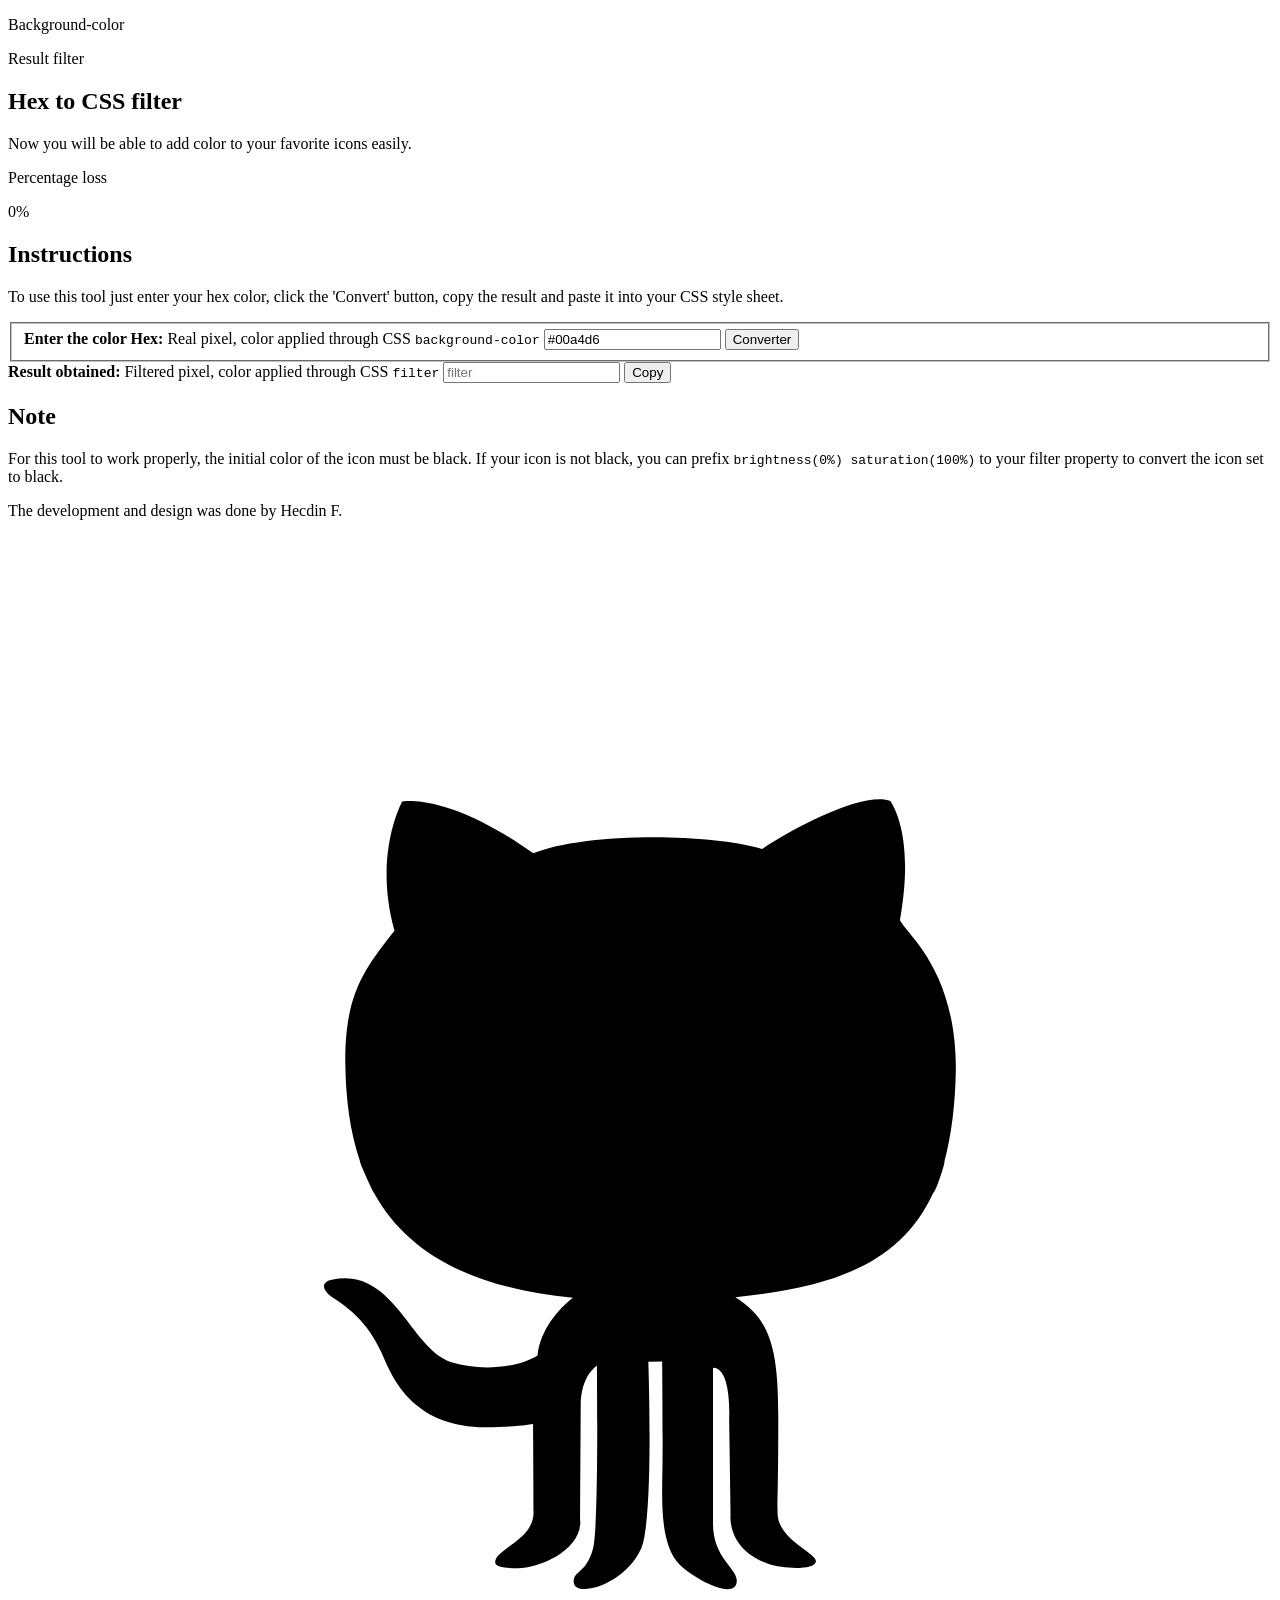
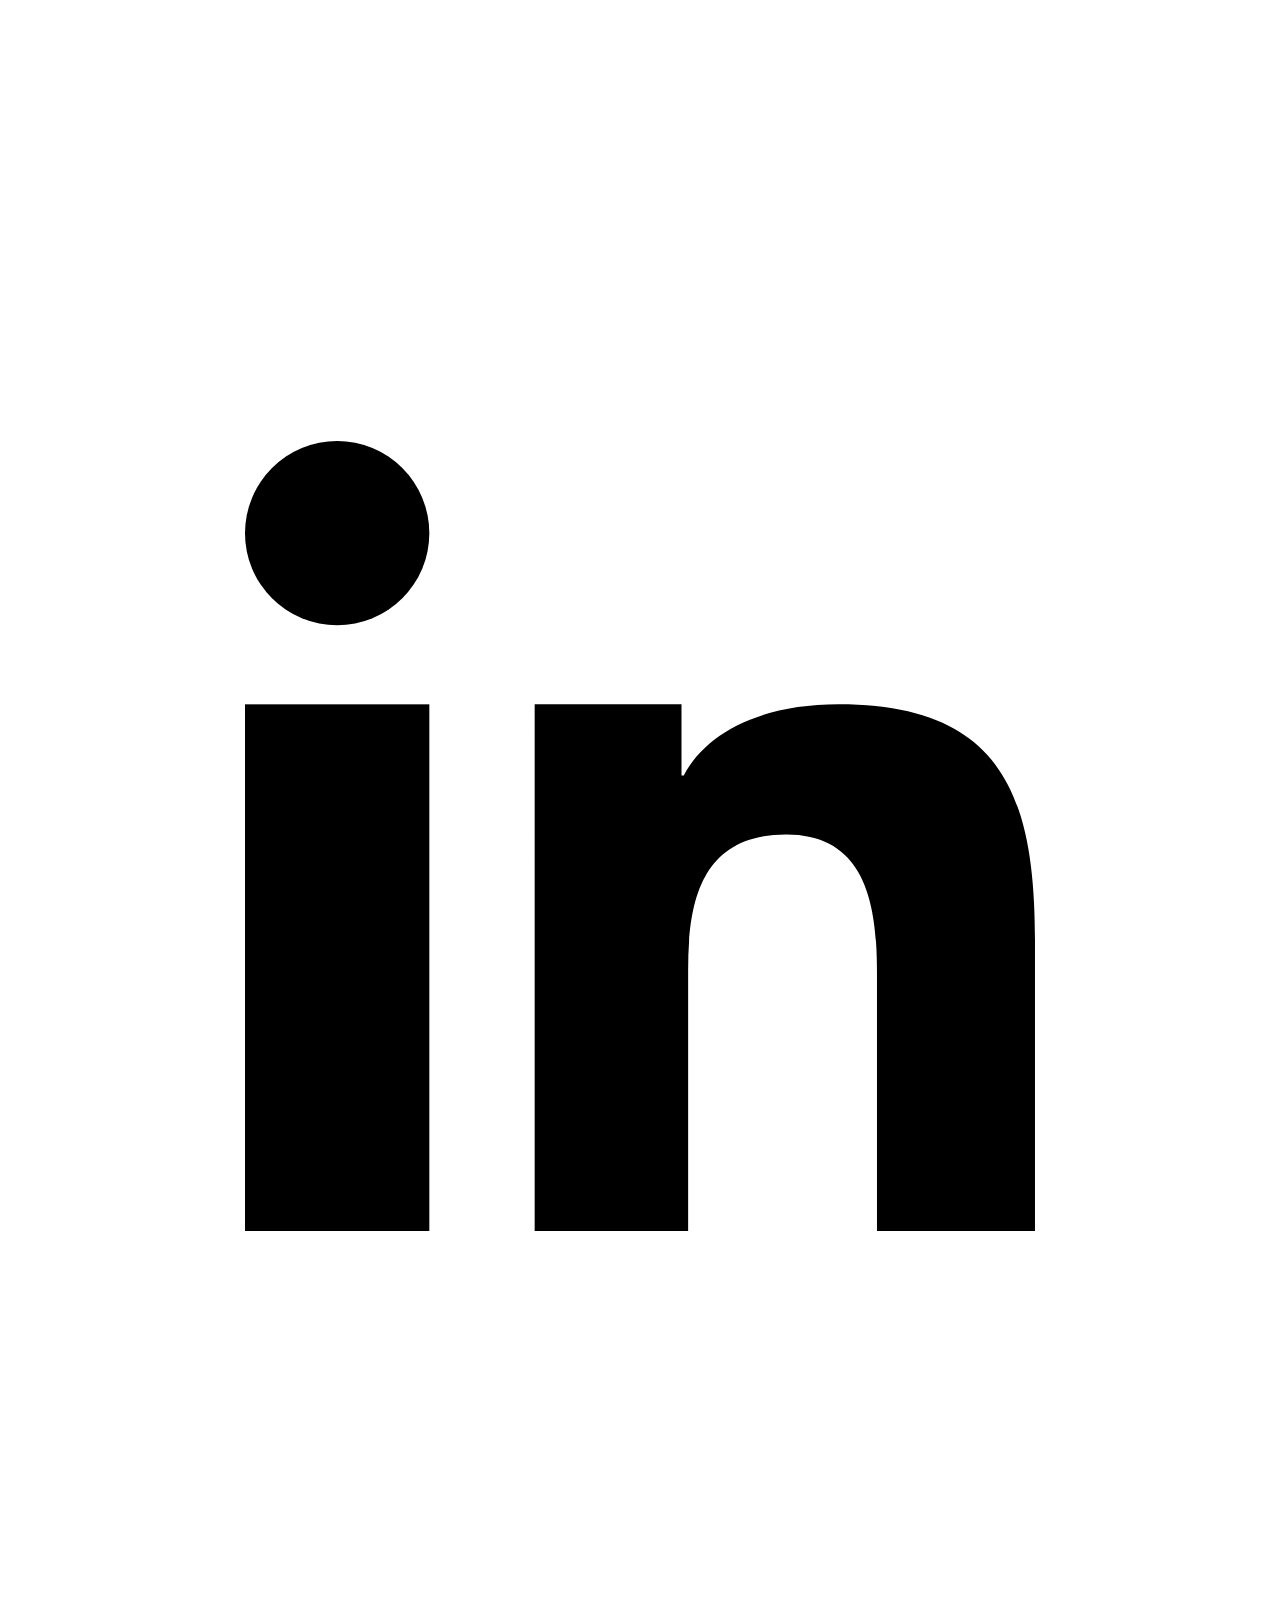
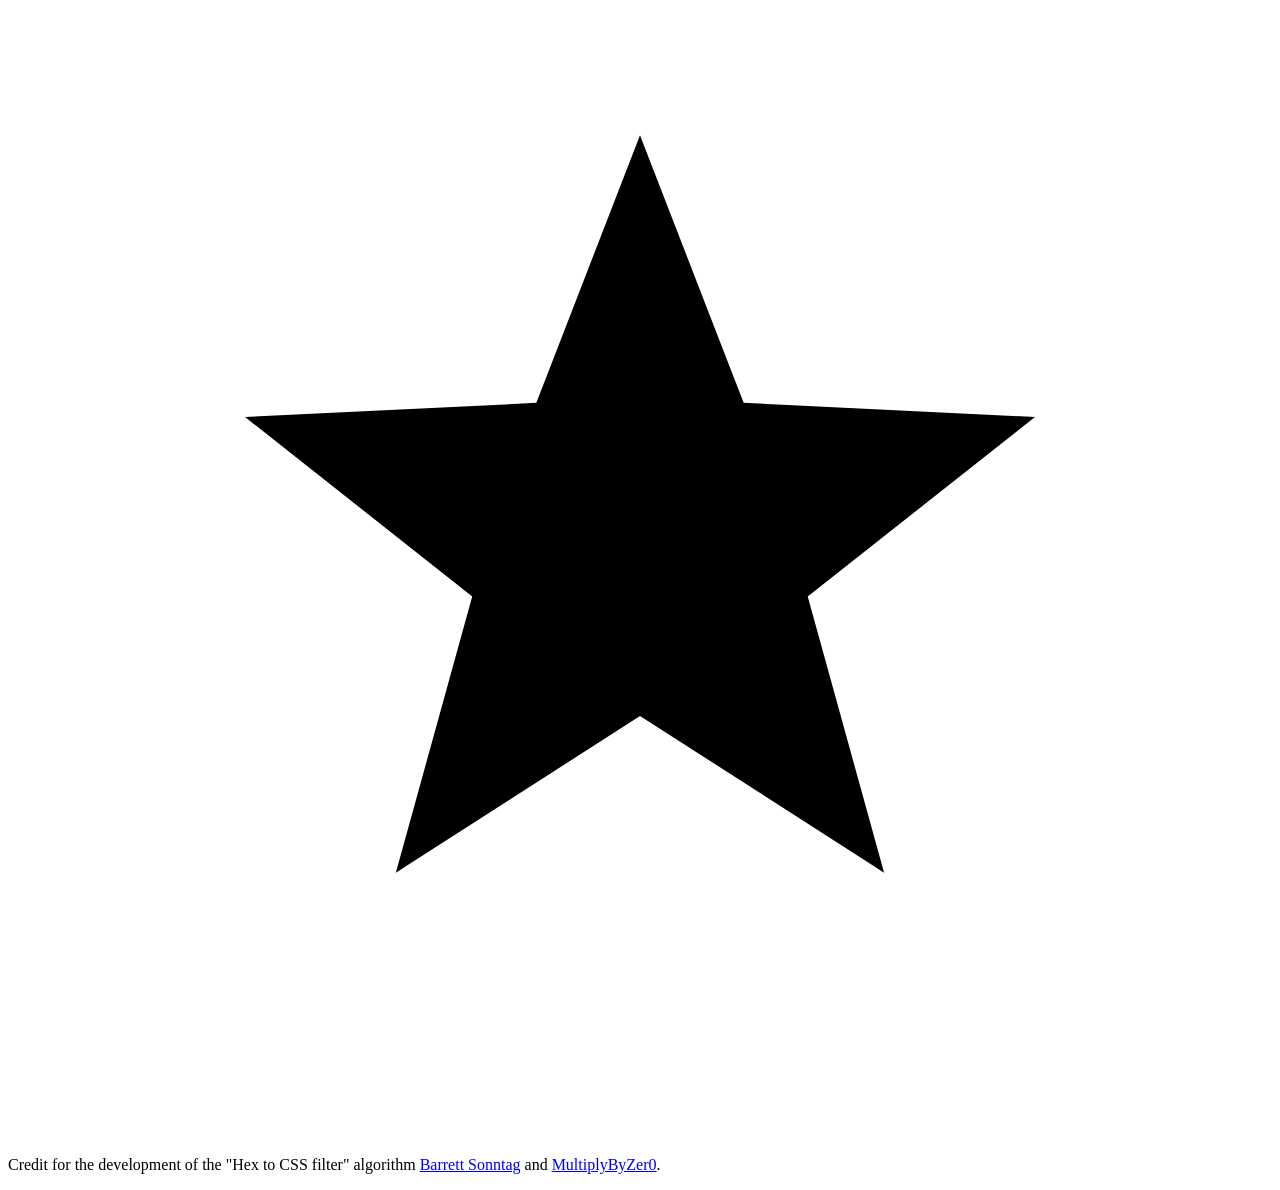
==== index.html @ 6e6562c0 "v0.0.2: Add index.html index.html" ====
<!DOCTYPE html>
<html lang="en">
<head>
	<link rel="stylesheet" href="STYLES/COMMON.css">
	<link rel="shortcut icon" href="favicon.png" type="image/x-icon">
	<link rel="icon" href="ASSETS/favicon.png" type="image/x-icon">
	<title>Hex to CSS Filter Generator</title>
	<meta charset="UTF-8">
	<meta name="viewport" content="width=device-width, initial-scale=1"/>
	<meta name="description" content="{{description}}">
	<meta name="keywords" content="Hex to CSS filter, Hex, CSS, Filter, Github, Hecdin">
	<meta name="author" content="Hecdin">
</head>
<body class="container-Body">
	<section class="container-LienzoColores">
		<div class="frame-LienzoColor">
			<span class="frame-LienzoColor__cuadro defaultPixel realPixel"></span>
			<p class="frame-LienzoColor__titulo-1">Background-color</p>
		</div>
		<div class="frame-LienzoColor">
			<span class="frame-LienzoColor__cuadro defaultPixel filterPixel"></span>
			<p class="frame-LienzoColor__titulo-2">Result filter</p>
		</div>
	</section>
	<main class="container-Main">
		<section class="container-AreaTrabajo">
			<header class="container-CabeceraPrincipal">
				<h1 class="container-CabeceraPrincipal__titulo">Hex to CSS filter</h1>
				<p class="container-CabeceraPrincipal__descripcion">Now you will be able to add color to your favorite icons easily.</p>
			</header>
			<div class="frame-ResultadoDetalles">
				<p class="frame-ResultadoDetalles__titulo">Percentage loss</p>
				<p class="frame-ResultadoDetalles__datos lossDetail">0%</p>
			</div>
			<h2 class="container-AreaTrabajo__titulo">Instructions</h2>		
			<p class="container-AreaTrabajo__descripcion">To use this tool just enter your hex color, click the 'Convert' button, copy the result and paste it into your CSS style sheet.</p>
			<div class="container-form">
				<fieldset class="form-Area">
					<label class="form-Area__titulo" for="target_hex"><b>Enter the color Hex:</b> Real pixel, color applied through CSS <code>background-color</code></label>
					<span class="form-Area__caja">
						<input class="form-Area__input target" id="target_hex" type="text" placeholder="target hex" value="#00a4d6" spellcheck="false" autocorrect="off" required />
						<button class="form-Area__boton execute">Converter</button>
					</span>
				</fieldset>
				<div class="form-Area">
					<label class="form-Area__titulo" for="text_Input"><b>Result obtained:</b> Filtered pixel, color applied through CSS <code>filter</code></label>
					<span class="form-Area__caja">
						<input class="form-Area__input" id="text_Input" type="text" placeholder="filter">
						<button class="form-Area__boton" onclick="copyText()">Copy</button>
					</span>
				</div>
			</div>
			<h2 class="container-AreaTrabajo__titulo">Note</h2>
			<p class="container-AreaTrabajo__descripcion">For this tool to work properly, the initial color of the icon must be black. If your icon is not black, you can prefix <code>brightness(0%) saturation(100%)</code> to your filter property to convert the icon set to black.</p>
		</section>
		<footer class="container-PiePrincipal">
			<nav class="nav-SocialPrincipal">
				<p class="text-Creditos__autor1">The development and design was done by Hecdin F. </p>
				<a class="btn-SocialPrincipal" href="https://github.com/nicolaQuien" target="_blank">
					<img class="btn-SocialPrincipal_imagen" src="ASSETS/icons-Social/github.svg" alt="Github">
				</a>
				<a class="btn-SocialPrincipal" href="https://ve.linkedin.com/in/hecdin-farias" target="_blank">
					<img class="btn-SocialPrincipal_imagen" src="ASSETS/icons-Social/linkedin.svg" alt="Linkedin">
				</a>
				<a class="btn-SocialPrincipal" href="#">
					<img class="btn-SocialPrincipal_imagen" src="ASSETS/icons-Social/website.svg" alt="Website">
				</a>
			</nav>
			<p class="text-Creditos__autor2">Credit for the development of the "Hex to CSS filter" algorithm
				<a href="https://github.com/barretts" target="_blank">Barrett Sonntag</a> 
				and
				<a href="https://stackoverflow.com/questions/42966641/how-to-transform-black-into-any-given-color-using-only-css-filters/43960991#43960991" target="_blank">MultiplyByZer0</a>.
			</p>
		</footer>
	</main>
	<script src="SCRIPTS/jquery-3.5.1.slim.min.js"></script>
	<script src="SCRIPTS/MAIN.js"></script>
</body>
</html>
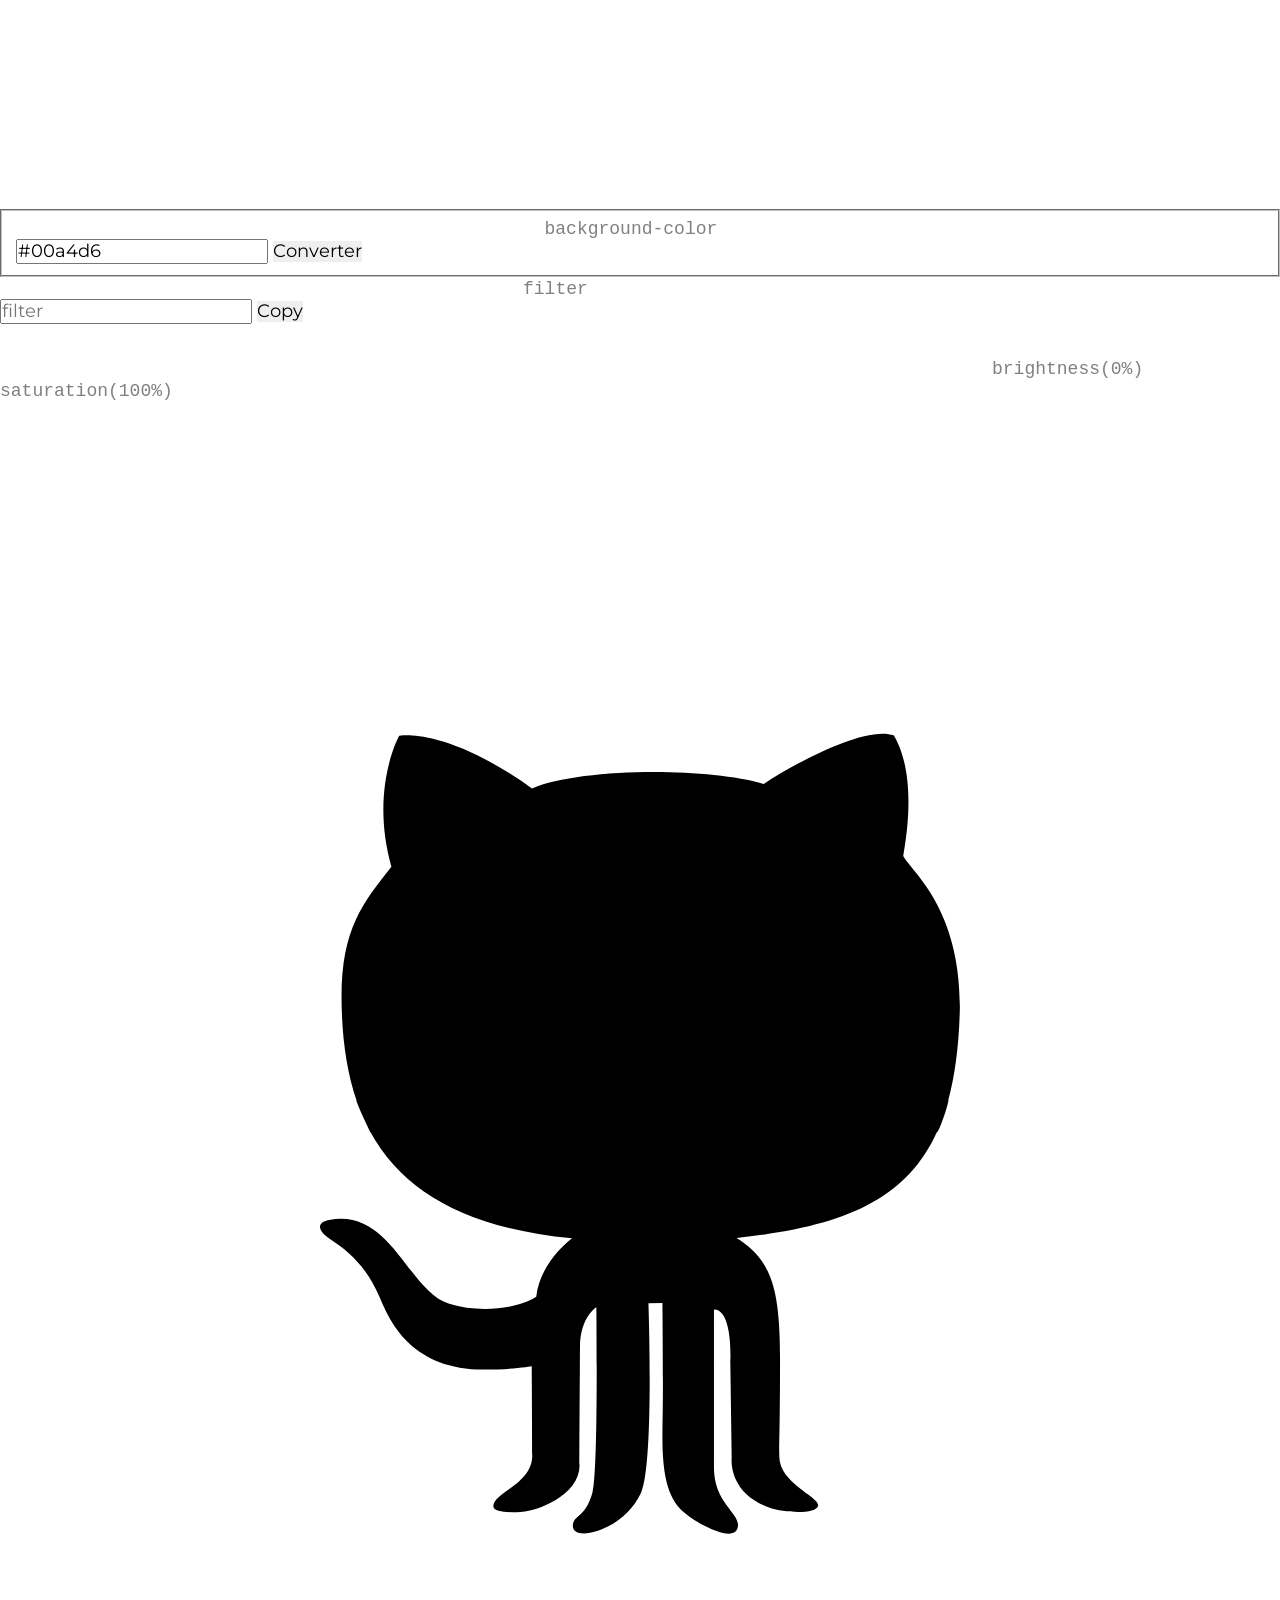
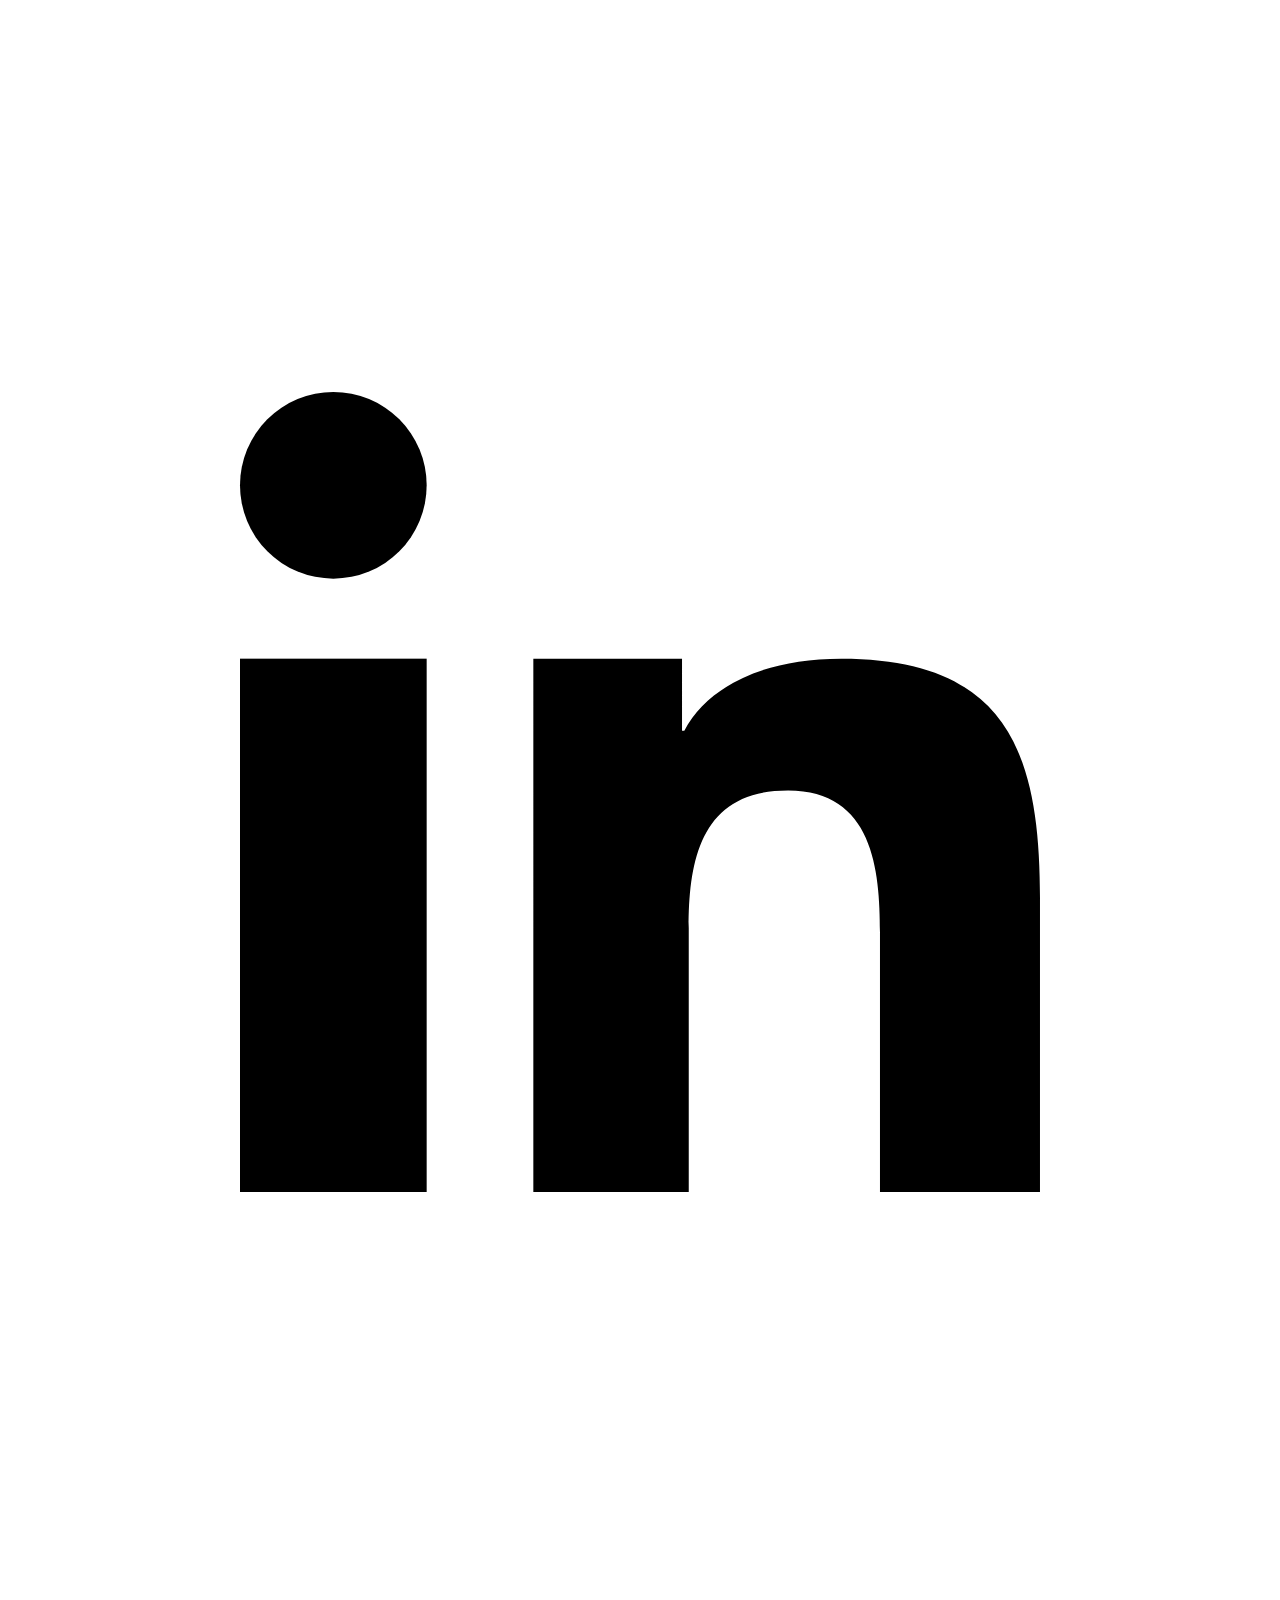
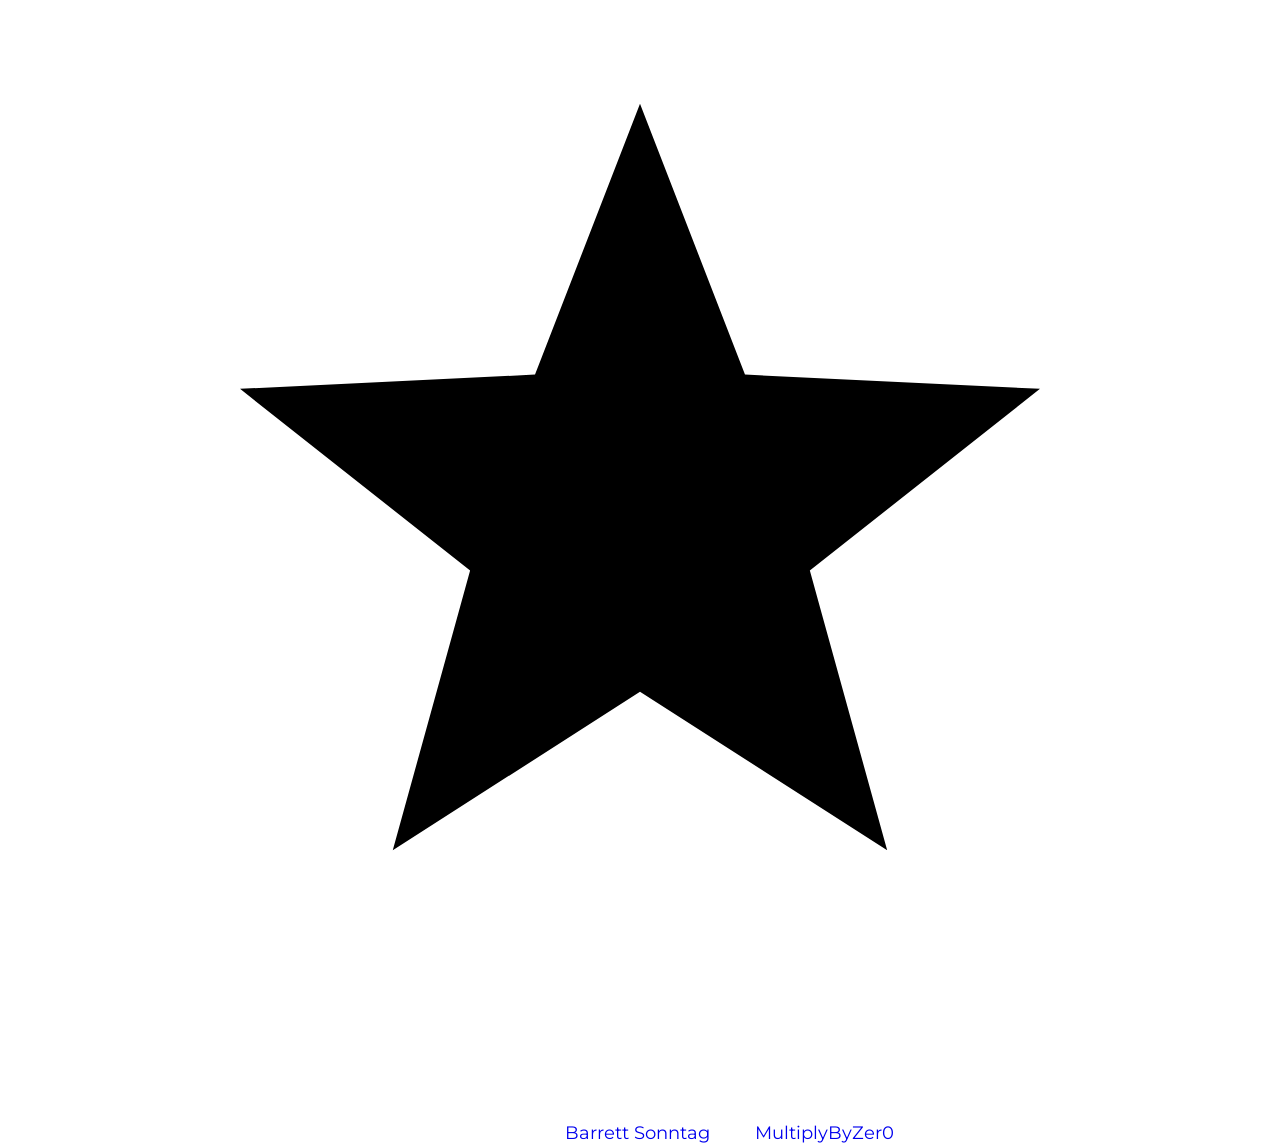
==== commit d8c9fd02: "v1.0.0: Release stable version" ====
--- a/index.html
+++ b/index.html
@@ -1,72 +1,78 @@
+<!-- Version 1.1.2 (28-12-2020) -->
 <!DOCTYPE html>
 <html lang="en">
 <head>
 	<link rel="stylesheet" href="STYLES/COMMON.css">
 	<link rel="shortcut icon" href="favicon.png" type="image/x-icon">
 	<link rel="icon" href="ASSETS/favicon.png" type="image/x-icon">
-	<title>Hex to CSS Filter Generator</title>
+	<title>HexFiltro: Hex to CSS Filter Generator</title>
 	<meta charset="UTF-8">
 	<meta name="viewport" content="width=device-width, initial-scale=1"/>
-	<meta name="description" content="{{description}}">
-	<meta name="keywords" content="Hex to CSS filter, Hex, CSS, Filter, Github, Hecdin">
+	<meta name="description" content="Now you will be able to add color to your favorite icons easily.">
+	<meta name="keywords" content="Hexfiltro, Hex to css filter, Hex, Css, Filter, Github, Hecdin, Nicolaquien, Gufi">
 	<meta name="author" content="Hecdin">
 </head>
-<body class="container-Body">
-	<section class="container-LienzoColores">
-		<div class="frame-LienzoColor">
-			<span class="frame-LienzoColor__cuadro defaultPixel realPixel"></span>
-			<p class="frame-LienzoColor__titulo-1">Background-color</p>
+<body class="b-cuerpo">
+	<section class="b-lienzoColorido">
+		<div class="m-lienzoColor">
+			<div class="e-lienzoColor__cuadro defaultPixel realPixel"></div>
+			<p class="e-lienzoColor__titulo u--posicion-A">Background-color</p>
 		</div>
-		<div class="frame-LienzoColor">
-			<span class="frame-LienzoColor__cuadro defaultPixel filterPixel"></span>
-			<p class="frame-LienzoColor__titulo-2">Result filter</p>
+		<div class="m-lienzoColor">
+			<div class="e-lienzoColor__cuadro defaultPixel filterPixel"></div>
+			<p class="e-lienzoColor__titulo u--posicion-B">Result filter</p>
 		</div>
 	</section>
-	<main class="container-Main">
-		<section class="container-AreaTrabajo">
-			<header class="container-CabeceraPrincipal">
-				<h1 class="container-CabeceraPrincipal__titulo">Hex to CSS filter</h1>
-				<p class="container-CabeceraPrincipal__descripcion">Now you will be able to add color to your favorite icons easily.</p>
+	<main class="b-cuerpo__contenido">
+		<section class="b-areaTrabajo">
+			<header class="m-cabeceraPrincipal">
+				<h1 class="e-cabeceraPrincipal__titulo">HexFiltro</h1>
+				<p class="e-cabeceraPrincipal__descripcion">Hex to CSS Filter Generator. Now you will be able to add color to your favorite icons easily.</p>
 			</header>
-			<div class="frame-ResultadoDetalles">
-				<p class="frame-ResultadoDetalles__titulo">Percentage loss</p>
-				<p class="frame-ResultadoDetalles__datos lossDetail">0%</p>
+			<div class="m-resultadoDetalles">
+				<p class="e-resultadoDetalles__titulo">Percentage loss</p>
+				<p class="e-resultadoDetalles__datos lossDetail">0%</p>
 			</div>
-			<h2 class="container-AreaTrabajo__titulo">Instructions</h2>		
-			<p class="container-AreaTrabajo__descripcion">To use this tool just enter your hex color, click the 'Convert' button, copy the result and paste it into your CSS style sheet.</p>
-			<div class="container-form">
-				<fieldset class="form-Area">
-					<label class="form-Area__titulo" for="target_hex"><b>Enter the color Hex:</b> Real pixel, color applied through CSS <code>background-color</code></label>
-					<span class="form-Area__caja">
-						<input class="form-Area__input target" id="target_hex" type="text" placeholder="target hex" value="#00a4d6" spellcheck="false" autocorrect="off" required />
-						<button class="form-Area__boton execute">Converter</button>
-					</span>
+			<h2 class="e-areaTrabajo__titulo">Instructions:</h2>		
+			<p class="e-areaTrabajo__descripcion">To use this tool just enter your hex color, click the 'Convert' button, copy the result and paste it into your CSS style sheet.</p>
+			<div class="b-formularioConversion">
+				<fieldset class="m-areaConversion">
+					<label class="e-areaConversion__titulo" for="target_hex">
+						<b>Enter the color Hex:</b> Real pixel, color applied through CSS <code>background-color</code>
+					</label>
+					<div class="m-areaConversion__caja">
+						<input class="e-areaConversion__input target" id="target_hex" type="text" placeholder="target hex" value="#00a4d6" spellcheck="false" autocorrect="off" required />
+						<button class="e-areaConversion__boton execute">Converter</button>
+					</div>
 				</fieldset>
-				<div class="form-Area">
-					<label class="form-Area__titulo" for="text_Input"><b>Result obtained:</b> Filtered pixel, color applied through CSS <code>filter</code></label>
-					<span class="form-Area__caja">
-						<input class="form-Area__input" id="text_Input" type="text" placeholder="filter">
-						<button class="form-Area__boton" onclick="copyText()">Copy</button>
-					</span>
+				<div class="m-areaConversion">
+					<label class="e-areaConversion__titulo" for="text_Input">
+						<b>Result obtained:</b> Filtered pixel, color applied through CSS <code>filter</code>
+					</label>
+					<div class="m-areaConversion__caja">
+						<input class="e-areaConversion__input" id="text_Input" type="text" placeholder="filter">
+						<button class="e-areaConversion__boton" onclick="copyText()">Copy</button>
+					</div>
 				</div>
 			</div>
-			<h2 class="container-AreaTrabajo__titulo">Note</h2>
-			<p class="container-AreaTrabajo__descripcion">For this tool to work properly, the initial color of the icon must be black. If your icon is not black, you can prefix <code>brightness(0%) saturation(100%)</code> to your filter property to convert the icon set to black.</p>
+			<h2 class="e-areaTrabajo__titulo">Note:</h2>
+			<p class="e-areaTrabajo__descripcion">For this tool to work properly, the initial color of the icon must be black. If your icon is not black, you can prefix <code>brightness(0%) saturation(100%)</code> to your filter property to convert the icon set to black.</p>
+			<p class="e-areaTrabajo__descripcion"><br>If the website is not working properly it is probably because you are using an outdated version of your browser.</p>
 		</section>
-		<footer class="container-PiePrincipal">
-			<nav class="nav-SocialPrincipal">
-				<p class="text-Creditos__autor1">The development and design was done by Hecdin F. </p>
-				<a class="btn-SocialPrincipal" href="https://github.com/nicolaQuien" target="_blank">
-					<img class="btn-SocialPrincipal_imagen" src="ASSETS/icons-Social/github.svg" alt="Github">
+		<footer class="b-piePrincipal">
+			<nav class="m-socialPrincipal">
+				<p class="e-socialPrincipal__autor">The development and design was done by Hecdin F.</p>
+				<a class="m-socialPrincipal__boton" href="https://github.com/nicolaQuien" target="_blank">
+					<img class="e-socialPrincipal_imagen" src="ASSETS/icons-Social/github.svg" alt="Github">
 				</a>
-				<a class="btn-SocialPrincipal" href="https://ve.linkedin.com/in/hecdin-farias" target="_blank">
-					<img class="btn-SocialPrincipal_imagen" src="ASSETS/icons-Social/linkedin.svg" alt="Linkedin">
+				<a class="m-socialPrincipal__boton" href="https://ve.linkedin.com/in/hecdin-farias" target="_blank">
+					<img class="e-socialPrincipal_imagen" src="ASSETS/icons-Social/linkedin.svg" alt="Linkedin">
 				</a>
-				<a class="btn-SocialPrincipal" href="#">
-					<img class="btn-SocialPrincipal_imagen" src="ASSETS/icons-Social/website.svg" alt="Website">
+				<a class="m-socialPrincipal__boton" href="#">
+					<img class="e-socialPrincipal_imagen" src="ASSETS/icons-Social/website.svg" alt="Website">
 				</a>
 			</nav>
-			<p class="text-Creditos__autor2">Credit for the development of the "Hex to CSS filter" algorithm
+			<p class="e-creditos">Credit for the development of the "Hex to CSS filter" algorithm
 				<a href="https://github.com/barretts" target="_blank">Barrett Sonntag</a> 
 				and
 				<a href="https://stackoverflow.com/questions/42966641/how-to-transform-black-into-any-given-color-using-only-css-filters/43960991#43960991" target="_blank">MultiplyByZer0</a>.
--- a/STYLES/COMMON.css
+++ b/STYLES/COMMON.css
@@ -0,0 +1,64 @@
+/* ==========================================================================
+ * Index: Common
+ * ========================================================================== */
+
+/* Configuración
+   ========================================================================== */
+
+/* Settings (fonts, var, ...) */
+@import 'SETTINGS/settings-Fuentes.css';
+
+
+/* Generics (css reset, plugin, ...) */
+@import 'SETTINGS/generics-PluginNormalize.css';
+@import 'SETTINGS/generics-Ajustes.css';
+
+
+/* Elements (body, p, h1, button, ...) */
+@import 'SETTINGS/elements-Bases.css';
+
+
+
+/* Componentes
+   ========================================================================== */
+
+/* BODY */
+@import "container-Body.css";
+
+/* MAIN */
+@import "container-Main.css";
+
+/* CabeceraPrincipal */
+@import "container-CabeceraPrincipal.css";
+
+/* LienzoColores */
+@import "container-LienzoColores.css";
+	@import "frame-LienzoColor.css";
+	
+/* AreaTrabajo */	
+@import "container-AreaTrabajo.css";
+
+	/* ResultadoDetalles */
+	@import "frame-ResultadoDetalles.css";
+	
+	/* Form */
+	@import "container-Form.css";
+		@import "form-Area.css";
+
+/* PiePrincipal */
+@import "container-PiePrincipal.css";
+	
+	/* SocialPrincipal */
+	@import "nav-SocialPrincipal.css";
+		@import "btn-SocialPrincipal.css";
+	
+	/* Creditos */
+	@import "text-Creditos.css";
+
+
+
+/* Modificadores
+   ========================================================================== */
+
+/* Genericos */
+@import "REGLAS.css";
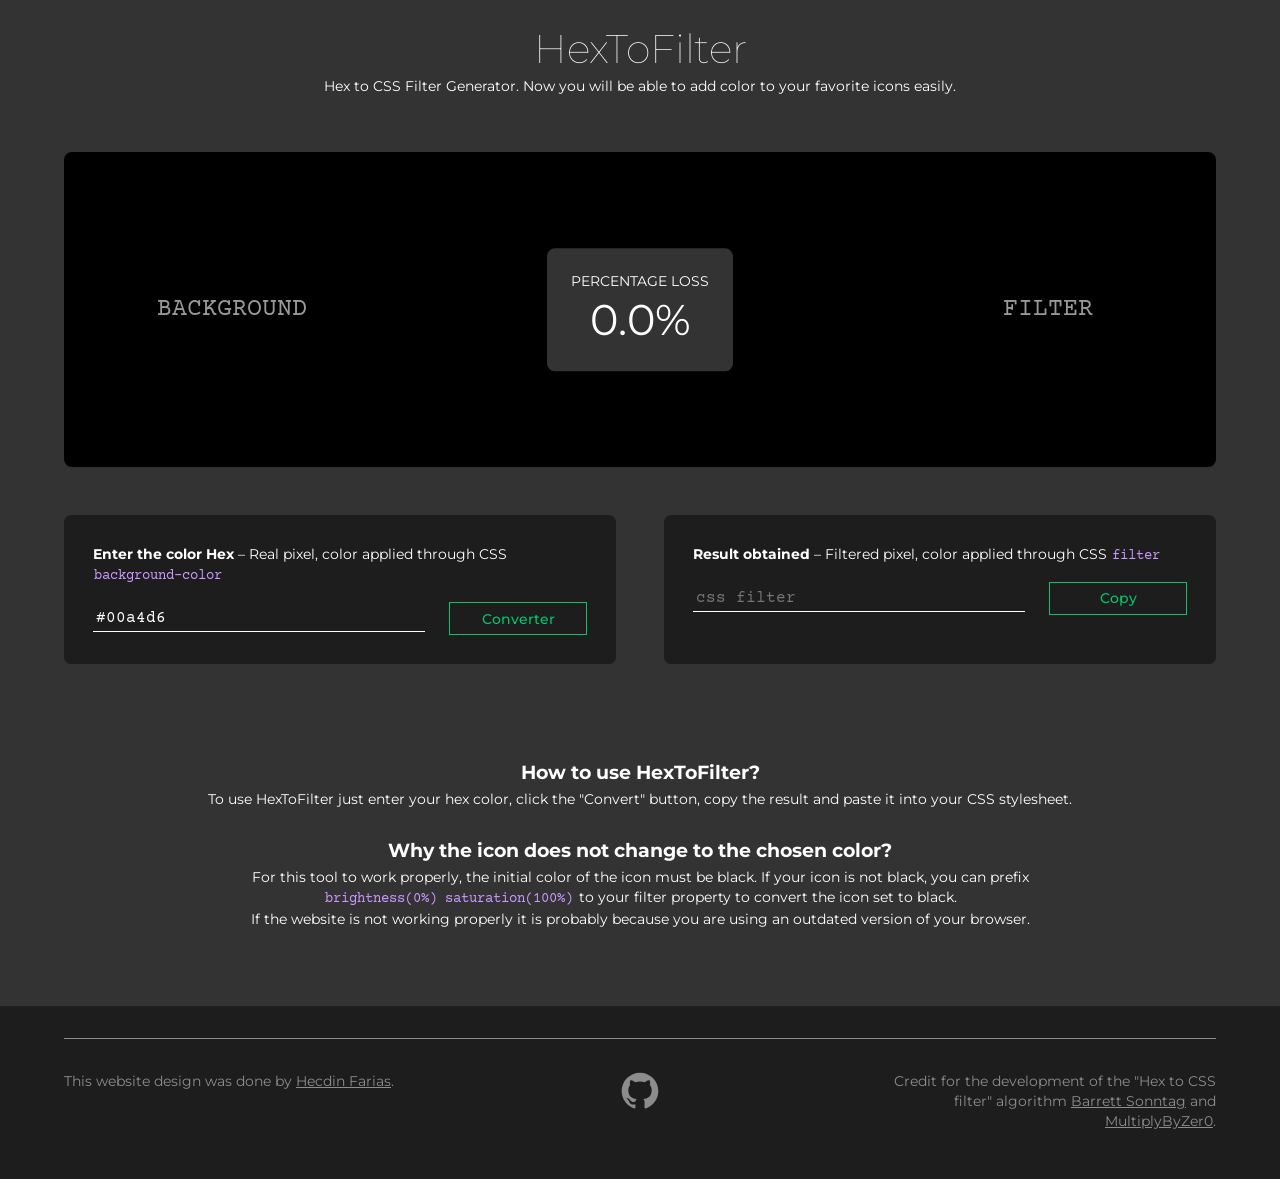
==== commit 119bbdf2: "Update v1.5" ====
--- a/index.html
+++ b/index.html
@@ -1,85 +1,125 @@
-<!-- Version 1.1.2 (28-12-2020) -->
 <!DOCTYPE html>
-<html lang="en">
-<head>
-	<link rel="stylesheet" href="STYLES/COMMON.css">
-	<link rel="shortcut icon" href="favicon.png" type="image/x-icon">
-	<link rel="icon" href="ASSETS/favicon.png" type="image/x-icon">
-	<title>HexFiltro: Hex to CSS Filter Generator</title>
-	<meta charset="UTF-8">
-	<meta name="viewport" content="width=device-width, initial-scale=1"/>
-	<meta name="description" content="Now you will be able to add color to your favorite icons easily.">
-	<meta name="keywords" content="Hexfiltro, Hex to css filter, Hex, Css, Filter, Github, Hecdin, Nicolaquien, Gufi">
-	<meta name="author" content="Hecdin">
-</head>
-<body class="b-cuerpo">
-	<section class="b-lienzoColorido">
-		<div class="m-lienzoColor">
-			<div class="e-lienzoColor__cuadro defaultPixel realPixel"></div>
-			<p class="e-lienzoColor__titulo u--posicion-A">Background-color</p>
-		</div>
-		<div class="m-lienzoColor">
-			<div class="e-lienzoColor__cuadro defaultPixel filterPixel"></div>
-			<p class="e-lienzoColor__titulo u--posicion-B">Result filter</p>
-		</div>
-	</section>
-	<main class="b-cuerpo__contenido">
-		<section class="b-areaTrabajo">
-			<header class="m-cabeceraPrincipal">
-				<h1 class="e-cabeceraPrincipal__titulo">HexFiltro</h1>
-				<p class="e-cabeceraPrincipal__descripcion">Hex to CSS Filter Generator. Now you will be able to add color to your favorite icons easily.</p>
-			</header>
-			<div class="m-resultadoDetalles">
-				<p class="e-resultadoDetalles__titulo">Percentage loss</p>
-				<p class="e-resultadoDetalles__datos lossDetail">0%</p>
-			</div>
-			<h2 class="e-areaTrabajo__titulo">Instructions:</h2>		
-			<p class="e-areaTrabajo__descripcion">To use this tool just enter your hex color, click the 'Convert' button, copy the result and paste it into your CSS style sheet.</p>
-			<div class="b-formularioConversion">
-				<fieldset class="m-areaConversion">
-					<label class="e-areaConversion__titulo" for="target_hex">
-						<b>Enter the color Hex:</b> Real pixel, color applied through CSS <code>background-color</code>
-					</label>
-					<div class="m-areaConversion__caja">
-						<input class="e-areaConversion__input target" id="target_hex" type="text" placeholder="target hex" value="#00a4d6" spellcheck="false" autocorrect="off" required />
-						<button class="e-areaConversion__boton execute">Converter</button>
-					</div>
-				</fieldset>
-				<div class="m-areaConversion">
-					<label class="e-areaConversion__titulo" for="text_Input">
-						<b>Result obtained:</b> Filtered pixel, color applied through CSS <code>filter</code>
-					</label>
-					<div class="m-areaConversion__caja">
-						<input class="e-areaConversion__input" id="text_Input" type="text" placeholder="filter">
-						<button class="e-areaConversion__boton" onclick="copyText()">Copy</button>
-					</div>
-				</div>
-			</div>
-			<h2 class="e-areaTrabajo__titulo">Note:</h2>
-			<p class="e-areaTrabajo__descripcion">For this tool to work properly, the initial color of the icon must be black. If your icon is not black, you can prefix <code>brightness(0%) saturation(100%)</code> to your filter property to convert the icon set to black.</p>
-			<p class="e-areaTrabajo__descripcion"><br>If the website is not working properly it is probably because you are using an outdated version of your browser.</p>
-		</section>
-		<footer class="b-piePrincipal">
-			<nav class="m-socialPrincipal">
-				<p class="e-socialPrincipal__autor">The development and design was done by Hecdin F.</p>
-				<a class="m-socialPrincipal__boton" href="https://github.com/nicolaQuien" target="_blank">
-					<img class="e-socialPrincipal_imagen" src="ASSETS/icons-Social/github.svg" alt="Github">
-				</a>
-				<a class="m-socialPrincipal__boton" href="https://ve.linkedin.com/in/hecdin-farias" target="_blank">
-					<img class="e-socialPrincipal_imagen" src="ASSETS/icons-Social/linkedin.svg" alt="Linkedin">
-				</a>
-				<a class="m-socialPrincipal__boton" href="#">
-					<img class="e-socialPrincipal_imagen" src="ASSETS/icons-Social/website.svg" alt="Website">
-				</a>
-			</nav>
-			<p class="e-creditos">Credit for the development of the "Hex to CSS filter" algorithm
-				<a href="https://github.com/barretts" target="_blank">Barrett Sonntag</a> 
-				and
-				<a href="https://stackoverflow.com/questions/42966641/how-to-transform-black-into-any-given-color-using-only-css-filters/43960991#43960991" target="_blank">MultiplyByZer0</a>.
-			</p>
-		</footer>
-	</main>
-	<script src="SCRIPTS/jquery-3.5.1.slim.min.js"></script>
-	<script src="SCRIPTS/MAIN.js"></script>
-</body>
-</html>+<html lang="en-US">
+  <head>
+    <link rel="stylesheet" href="ASSETS/styles/main.css" />
+    <link rel="shortcut icon" href="favicon.png" type="image/x-icon" />
+    <link rel="icon" href="ASSETS/media/favicon.png" type="image/x-icon" />
+    <title>HexToFilter: HEX to CSS Filter generator</title>
+    <meta charset="UTF-8" />
+    <meta name="viewport" content="width=device-width, initial-scale=1" />
+    <meta name="description" content="Add beautiful color to your single-color icons quickly and easily." />
+    <meta name="author" content="Hecdin Farias" />
+    <meta property="og:type" content="website"/>
+    <meta property="og:site_name" content="HexToFilter"/>
+    <meta property="og:title" content="HexToFilter: HEX to CSS Filter generator"/>
+    <meta property="og:description" content="Hex to CSS Filter Generator"/>
+    <meta property="og:url" content="..."/>
+  </head>
+  <body class="o-pgeLayout" data-theme="normal">
+    <header class="o-pgeLayout__header / o-pgeHeader">
+      <h1 class="o-pgeHeader__title">HexToFilter</h1>
+      <p class="o-pgeHeader__text">
+        Hex to CSS Filter Generator.
+        Now you will be able to add color to your favorite icons easily.
+      </p>
+    </header>
+    <main class="o-pgeLayout__main / o-appMain">
+      <aside class="o-appCanvas">
+        <div class="o-appCanvas__item / c-CanvasColor">
+          <div class="c-CanvasColor__frame / s-defaultPixel" id="HEX_PIXEL"></div>
+          <span class="c-CanvasColor__title --left">BACKGROUND</span>
+        </div>
+        <div class="o-appCanvas__item / c-CanvasColor">
+          <div class="c-CanvasColor__frame / s-defaultPixel" id="FILTER_PIXEL"></div>
+          <span class="c-CanvasColor__title --right">FILTER</span>
+        </div>
+        <div class="o-appCanvas__float / c-DataDisplay">
+            <span class="c-DataDisplay__title">Percentage loss</span>
+            <p class="c-DataDisplay__number / s-lossDetail">0.0%</p>
+        </div>
+      </aside>
+      <div class="o-appForm">
+        <fieldset class="o-appForm__item">
+          <label for="TARGET_HEX">
+            <p class="o-appForm__text">
+              <b>Enter the color Hex</b>
+              – Real pixel, color applied through CSS
+              <code>background-color</code>
+            </p>
+          </label>
+          <div class="o-appForm__field">
+            <input
+              class="c-Textbox"
+              id="TARGET_HEX"
+              type="text"
+              placeholder="target hex"
+              value="#00a4d6"
+              spellcheck="false"
+              autocorrect="off"
+              required
+            />
+            <button class="o-appForm__button / c-btnOutline-HX" id="BTN_EXECUTE" onclick="action()">
+              <span class="c-btnOutline-HX__text">Converter</span>
+            </button>
+          </div>
+        </fieldset>
+        
+        <div class="o-appForm__item">
+          <label for="TEXT_INPUT">
+            <p class="o-appForm__text">
+              <b>Result obtained</b>
+              – Filtered pixel, color applied through CSS
+              <code>filter</code>
+            </p>
+          </label>
+          <div class="o-appForm__field">
+            <input class="c-Textbox" id="TEXT_INPUT" type="text" placeholder="css filter" />
+            <button class="o-appForm__button / c-btnOutline-HX" onclick="copyText()">
+              <span class="c-btnOutline-HX__text">Copy</span>
+            </button>
+          </div>
+        </div>
+      </div>
+      <section class="o-appMain__content">
+        <h2 class="o-appMain__title">How to use HexToFilter?</h2>
+        <p class="o-appMain__text">
+          To use HexToFilter just enter your hex color, click the "Convert" button, copy the result and paste it into
+          your CSS stylesheet.
+        </p>
+        <h2 class="o-appMain__title">Why the icon does not change to the chosen color?</h2>
+        <p class="o-appMain__text">
+          For this tool to work properly, the initial color of the icon must be black. If your icon is not black, you
+          can prefix</br>
+          <code>brightness(0%) saturation(100%)</code>
+          to your filter property to convert the icon set to black.<br>
+          If the website is not working properly it is probably because you are using an outdated version of your 
+          browser.
+        </p>
+      </section>
+    </main>
+    <footer class="o-pgeLayout__footer">
+      <div class="o-pgeFooter">
+          <div class="o-pgeFooter__wrap">
+            <p class="o-pgeFooter__text">
+              This website design was done by 
+              <a class="c-Links" href="https://ve.linkedin.com/in/farias-hecdin" target="_blank">Hecdin Farias</a>.
+            </p>
+          </div>
+          <nav class="o-pgeFooter__social">
+            <a class="o-pgeFooter__button / c-btnOutline-LI" href="https://github.com/nicolaQuien" target="_blank">
+              <img class="c-btnOutline-LI__icon" src="ASSETS/media/icons/github.svg" alt="Github" />
+            </a>
+          </nav>
+          <div class="o-pgeFooter__wrap">
+            <p class="o-pgeFooter__text --right">
+              Credit for the development of the "Hex to CSS filter" algorithm
+              <a class="c-Links" href="https://github.com/barretts" target="_blank">Barrett Sonntag</a>
+              and
+              <a class="c-Links" href="https://bit.ly/3Bptyik" target="_blank">MultiplyByZer0</a>.
+            </p>
+          </div>
+        </footer>
+    <script src="ASSETS/scripts/converter_1.5.js"></script>
+    <script src="ASSETS/scripts/features.js"></script>
+  </body>
+</html>
--- a/ASSETS/styles/main.css
+++ b/ASSETS/styles/main.css
@@ -0,0 +1,47 @@
+/* @IMPORT
+   ====================================================================== */
+
+/* TABLE OF CONTENTS
+ *
+ * 1. BASE.......... Global styles (fonts, colors, theming)
+ * 2. ELEMENTALS..... Settings (CSS reset, tags HTML)
+ * 3. MODULES........ Components and objects (header, button, card, ...)
+ * 4. UTILS.......... Utilities (data-*, states, javascript, ...)
+ */
+
+/* BASES
+   *********************************** */
+
+@import "base/fonts.css";
+@import "base/colors.css";
+@import "base/themes.css";
+
+/* ELEMENTALS
+   *********************************** */
+
+@import "elementals/normalize.css";
+@import "elementals/tags.css";
+
+/* MODULES
+   *********************************** */
+
+/* Components */
+
+@import "modComponents/Button__btn/c-btnOutline-HX.css";
+@import "modComponents/Button__btn/c-btnOutline-LI.css";
+@import "modComponents/c-CanvasColor.css";
+@import "modComponents/c-DataDisplay.css";
+@import "modComponents/c-Links.css";
+@import "modComponents/c-Textbox.css";
+
+/* Objects */
+
+@import "modObjects/ThePage_pge/o-pgeFooter.css";
+@import "modObjects/ThePage_pge/o-pgeHeader.css";
+@import "modObjects/ThePage_pge/o-pgeLayout.css";
+@import "modObjects/AreaApp_app/o-appCanvas.css";
+@import "modObjects/AreaApp_app/o-appForm.css";
+@import "modObjects/AreaApp_app/o-appMain.css";
+
+/* UTILS
+   *********************************** */
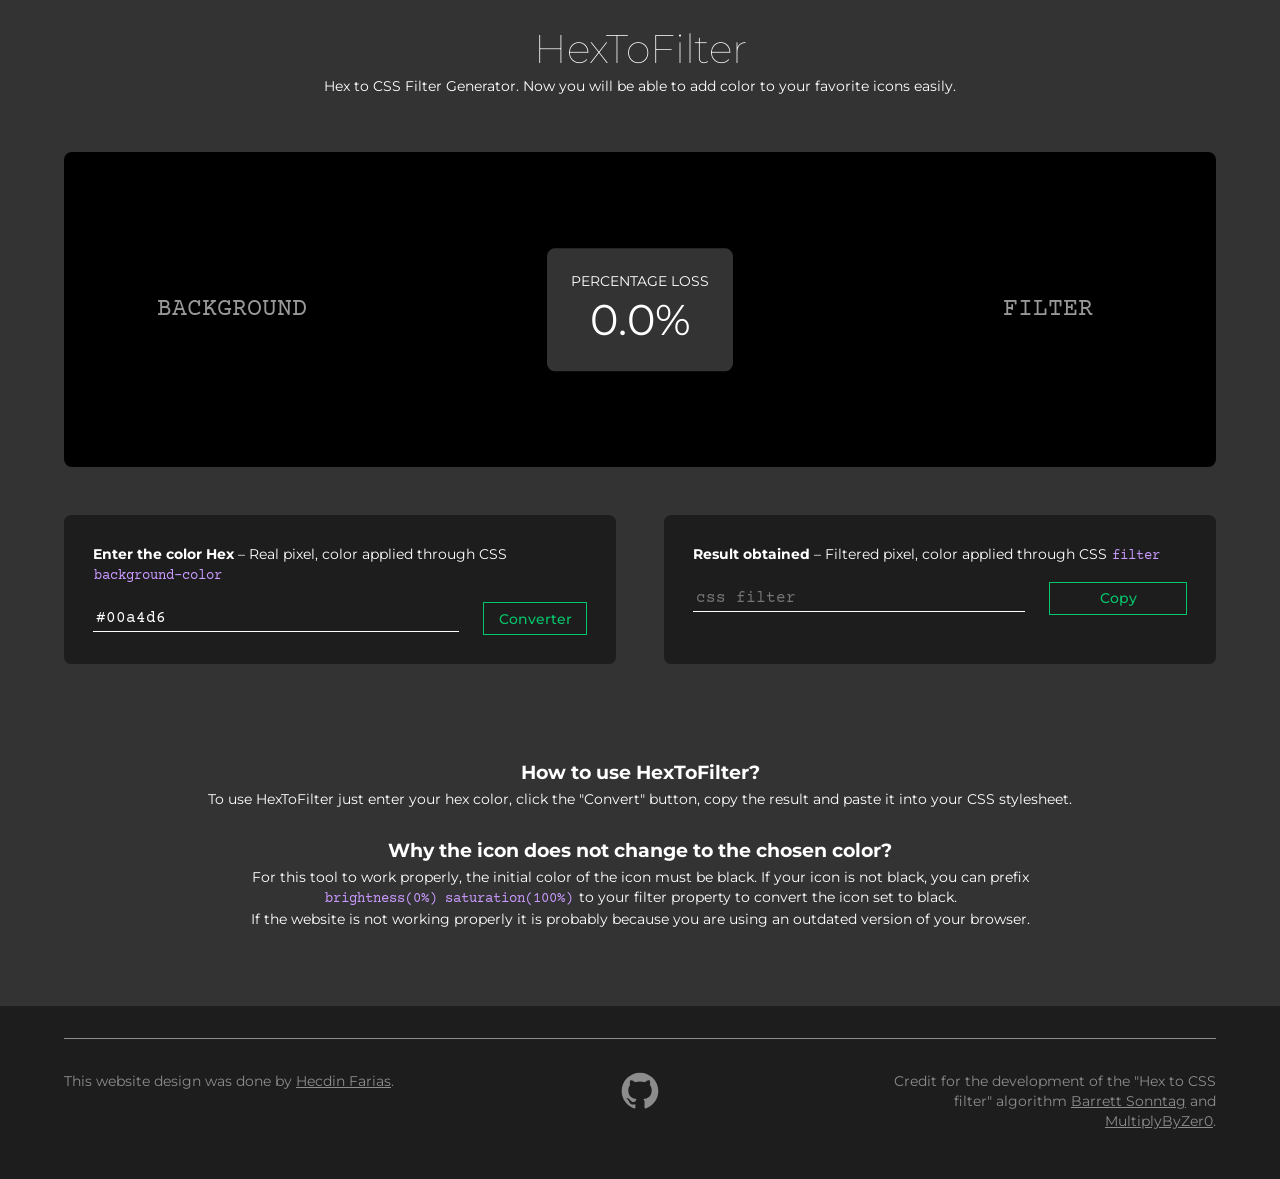
==== commit 3447f91a: "Update v1.5.1" ====
--- a/index.html
+++ b/index.html
@@ -1,56 +1,56 @@
 <!DOCTYPE html>
 <html lang="en-US">
   <head>
-    <link rel="stylesheet" href="ASSETS/styles/main.css" />
-    <link rel="shortcut icon" href="favicon.png" type="image/x-icon" />
-    <link rel="icon" href="ASSETS/media/favicon.png" type="image/x-icon" />
+    <link rel="stylesheet" href="src/styles/main.css" />
+    <link rel="shortcut icon" href="src/media/favicon.png" type="image/x-icon" />
+    <link rel="icon" href="src/media/favicon.png" type="image/x-icon" />
     <title>HexToFilter: HEX to CSS Filter generator</title>
     <meta charset="UTF-8" />
     <meta name="viewport" content="width=device-width, initial-scale=1" />
     <meta name="description" content="Add beautiful color to your single-color icons quickly and easily." />
     <meta name="author" content="Hecdin Farias" />
-    <meta property="og:type" content="website"/>
-    <meta property="og:site_name" content="HexToFilter"/>
-    <meta property="og:title" content="HexToFilter: HEX to CSS Filter generator"/>
-    <meta property="og:description" content="Hex to CSS Filter Generator"/>
-    <meta property="og:url" content="..."/>
+    <meta property="og:type" content="website" />
+    <meta property="og:site_name" content="HexToFilter" />
+    <meta property="og:title" content="HexToFilter: HEX to CSS Filter generator" />
+    <meta property="og:description" content="Hex to CSS Filter Generator" />
+    <meta property="og:url" content="https://farias-hecdin.github.io/HexToFilter/" />
   </head>
-  <body class="o-pgeLayout" data-theme="normal">
-    <header class="o-pgeLayout__header / o-pgeHeader">
-      <h1 class="o-pgeHeader__title">HexToFilter</h1>
-      <p class="o-pgeHeader__text">
+  <body class="o_pgeLayout" data-theme="normal">
+    <header class="o_pgeLayout-header / o_pgeHeader">
+      <h1 class="o_pgeHeader-title">HexToFilter</h1>
+      <p class="o_pgeHeader-text">
         Hex to CSS Filter Generator.
         Now you will be able to add color to your favorite icons easily.
       </p>
     </header>
-    <main class="o-pgeLayout__main / o-appMain">
-      <aside class="o-appCanvas">
-        <div class="o-appCanvas__item / c-CanvasColor">
-          <div class="c-CanvasColor__frame / s-defaultPixel" id="HEX_PIXEL"></div>
-          <span class="c-CanvasColor__title --left">BACKGROUND</span>
+    <main class="o_pgeLayout-main / o_appMain">
+      <aside class="o_appCanvas">
+        <div class="o_appCanvas-item / c_CanvasColor">
+          <div class="c_CanvasColor-frame" id="id_hexPixel"></div>
+          <span class="c_CanvasColor-title --left">BACKGROUND</span>
         </div>
-        <div class="o-appCanvas__item / c-CanvasColor">
-          <div class="c-CanvasColor__frame / s-defaultPixel" id="FILTER_PIXEL"></div>
-          <span class="c-CanvasColor__title --right">FILTER</span>
+        <div class="o_appCanvas-item / c_CanvasColor">
+          <div class="c_CanvasColor-frame" id="id_filterPixel"></div>
+          <span class="c_CanvasColor-title --right">FILTER</span>
         </div>
-        <div class="o-appCanvas__float / c-DataDisplay">
-            <span class="c-DataDisplay__title">Percentage loss</span>
-            <p class="c-DataDisplay__number / s-lossDetail">0.0%</p>
+        <div class="o_appCanvas-float / c_DataDisplay">
+            <span class="c_DataDisplay-title">Percentage loss</span>
+            <p class="c_DataDisplay-number" id="id_lossDetail">0.0%</p>
         </div>
       </aside>
-      <div class="o-appForm">
-        <fieldset class="o-appForm__item">
-          <label for="TARGET_HEX">
-            <p class="o-appForm__text">
+      <div class="o_appForm">
+        <fieldset class="o_appForm-item">
+          <label for="id_targetHex">
+            <p class="o_appForm-text">
               <b>Enter the color Hex</b>
               – Real pixel, color applied through CSS
               <code>background-color</code>
             </p>
           </label>
-          <div class="o-appForm__field">
+          <div class="o_appForm-field">
             <input
-              class="c-Textbox"
-              id="TARGET_HEX"
+              class="c_Textbox"
+              id="id_targetHex"
               type="text"
               placeholder="target hex"
               value="#00a4d6"
@@ -58,36 +58,40 @@
               autocorrect="off"
               required
             />
-            <button class="o-appForm__button / c-btnOutline-HX" id="BTN_EXECUTE" onclick="action()">
-              <span class="c-btnOutline-HX__text">Converter</span>
+            <button class="m_appForm-button / c_btnOutlineHX" id="id_execute">
+              <span class="c_btnOutlineHX-text">Converter</span>
             </button>
           </div>
         </fieldset>
-        
-        <div class="o-appForm__item">
-          <label for="TEXT_INPUT">
-            <p class="o-appForm__text">
+        <div class="o_appForm-item">
+          <label for="id_textInput">
+            <p class="o_appForm-text">
               <b>Result obtained</b>
               – Filtered pixel, color applied through CSS
               <code>filter</code>
             </p>
           </label>
-          <div class="o-appForm__field">
-            <input class="c-Textbox" id="TEXT_INPUT" type="text" placeholder="css filter" />
-            <button class="o-appForm__button / c-btnOutline-HX" onclick="copyText()">
-              <span class="c-btnOutline-HX__text">Copy</span>
+          <div class="o_appForm-field">
+            <input 
+              class="c_Textbox" 
+              id="id_textInput" 
+              type="text" 
+              placeholder="css filter" 
+            />
+            <button class="o_appForm-button / c_btnOutlineHX" id="id_copy">
+              <span class="c_btnOutlineHX-text">Copy</span>
             </button>
           </div>
         </div>
       </div>
-      <section class="o-appMain__content">
-        <h2 class="o-appMain__title">How to use HexToFilter?</h2>
-        <p class="o-appMain__text">
+      <section class="o_appMain-content">
+        <h2 class="o_appMain-title">How to use HexToFilter?</h2>
+        <p class="o_appMain-text">
           To use HexToFilter just enter your hex color, click the "Convert" button, copy the result and paste it into
           your CSS stylesheet.
         </p>
-        <h2 class="o-appMain__title">Why the icon does not change to the chosen color?</h2>
-        <p class="o-appMain__text">
+        <h2 class="o_appMain-title">Why the icon does not change to the chosen color?</h2>
+        <p class="o_appMain-text">
           For this tool to work properly, the initial color of the icon must be black. If your icon is not black, you
           can prefix</br>
           <code>brightness(0%) saturation(100%)</code>
@@ -97,29 +101,28 @@
         </p>
       </section>
     </main>
-    <footer class="o-pgeLayout__footer">
-      <div class="o-pgeFooter">
-          <div class="o-pgeFooter__wrap">
-            <p class="o-pgeFooter__text">
-              This website design was done by 
-              <a class="c-Links" href="https://ve.linkedin.com/in/farias-hecdin" target="_blank">Hecdin Farias</a>.
-            </p>
-          </div>
-          <nav class="o-pgeFooter__social">
-            <a class="o-pgeFooter__button / c-btnOutline-LI" href="https://github.com/nicolaQuien" target="_blank">
-              <img class="c-btnOutline-LI__icon" src="ASSETS/media/icons/github.svg" alt="Github" />
-            </a>
-          </nav>
-          <div class="o-pgeFooter__wrap">
-            <p class="o-pgeFooter__text --right">
-              Credit for the development of the "Hex to CSS filter" algorithm
-              <a class="c-Links" href="https://github.com/barretts" target="_blank">Barrett Sonntag</a>
-              and
-              <a class="c-Links" href="https://bit.ly/3Bptyik" target="_blank">MultiplyByZer0</a>.
-            </p>
-          </div>
-        </footer>
-    <script src="ASSETS/scripts/converter_1.5.js"></script>
-    <script src="ASSETS/scripts/features.js"></script>
+    <footer class="o_pgeLayout-footer">
+      <div class="o_pgeFooter">
+        <div class="o_pgeFooter-wrap">
+          <p class="o_pgeFooter-text">
+            This website design was done by 
+            <a class="c_Links" href="https://ve.linkedin.com/in/farias-hecdin" target="_blank">Hecdin Farias</a>.
+          </p>
+        </div>
+        <nav class="o_pgeFooter-social">
+          <a class="o_pgeFooter-button / c_btnOutlineLI" href="https://github.com/farias-hecdin" target="_blank" rel=”noopener”>
+            <img class="c_btnOutlineLI-icon" src="src/media/icons/github.svg" alt="Github" />
+          </a>
+        </nav>
+        <div class="o_pgeFooter-wrap">
+          <p class="o_pgeFooter-text --right">
+            Credit for the development of the "Hex to CSS filter" algorithm
+            <a class="c_Links" href="https://github.com/barretts" target="_blank" rel=”noopener”>Barrett Sonntag</a>
+            and
+            <a class="c_Links" href="https://bit.ly/3Bptyik" target="_blank" rel=”noopener”>MultiplyByZer0</a>.
+          </p>
+        </div>
+      </footer>
+    <script src="src/scripts/converter.js"></script>
   </body>
 </html>
--- a/src/styles/main.css
+++ b/src/styles/main.css
@@ -0,0 +1,51 @@
+/* @IMPORT
+   ====================================================================== */
+
+/* TABLE OF CONTENTS
+ *
+ * 1. BASE.......... Global styles (fonts, colors, theming)
+ * 2. ELEMENTALS..... Settings (CSS reset, tags HTML)
+ * 3. MODULES........ Components and objects (header, button, card, ...)
+ * 4. UTILS.......... Utilities (data-*, states, javascript, ...)
+ */
+
+/* BASES
+   *********************************** */
+
+@import "base/fonts.css";
+@import "base/colors.css";
+@import "base/themes.css";
+
+
+/* ELEMENTALS
+   *********************************** */
+
+@import "elementals/normalize.css";
+@import "elementals/tags.css";
+
+
+/* MODULES
+   *********************************** */
+
+/* Components */
+
+@import "modComponents/Button_btn/btn_OutlineHX.css";
+@import "modComponents/Button_btn/btn_OutlineLI.css";
+@import "modComponents/CanvasColor.css";
+@import "modComponents/DataDisplay.css";
+@import "modComponents/Links.css";
+@import "modComponents/Textbox.css";
+
+
+/* Objects */
+
+@import "modObjects/ThePage_pge/pge_Footer.css";
+@import "modObjects/ThePage_pge/pge_Header.css";
+@import "modObjects/ThePage_pge/pge_Layout.css";
+@import "modObjects/AreaApp_app/app_Canvas.css";
+@import "modObjects/AreaApp_app/app_Form.css";
+@import "modObjects/AreaApp_app/app_Main.css";
+
+
+/* UTILS
+   *********************************** */
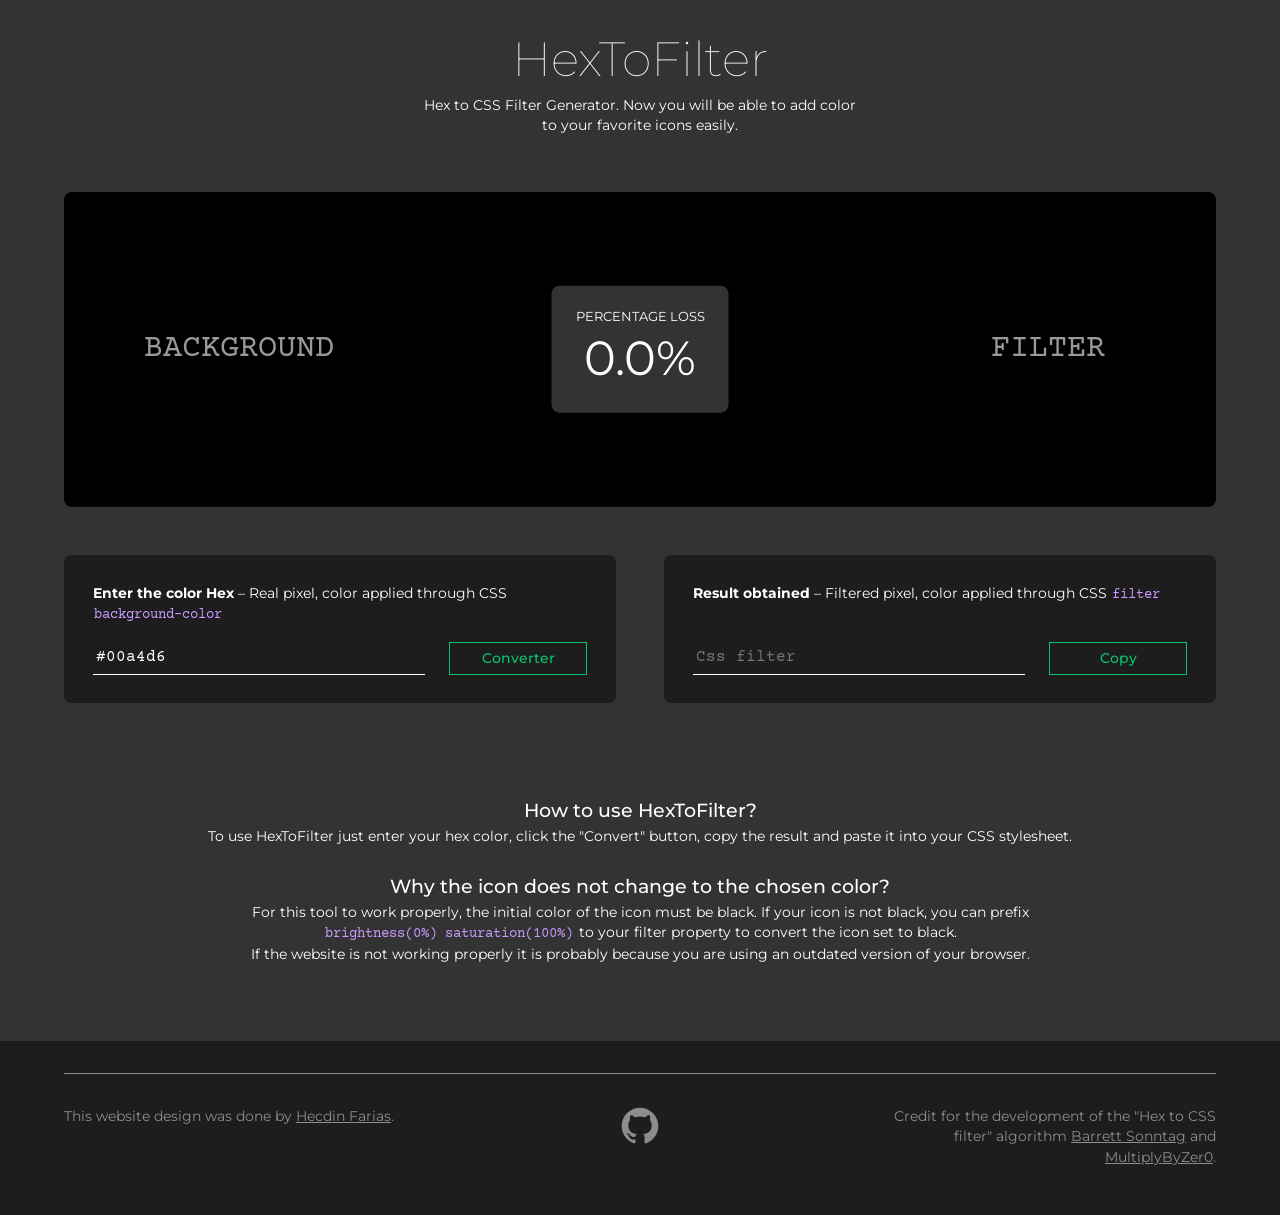
==== commit 8fa938f9: "v1.5.2: Refactored CSS, fixed site issues, improved README" ====
--- a/index.html
+++ b/index.html
@@ -2,8 +2,8 @@
 <html lang="en-US">
   <head>
     <link rel="stylesheet" href="src/styles/main.css" />
-    <link rel="shortcut icon" href="src/media/favicon.png" type="image/x-icon" />
-    <link rel="icon" href="src/media/favicon.png" type="image/x-icon" />
+    <link rel="shortcut icon" href="src/assets/favicon/favicon.png" type="image/x-icon" />
+    <link rel="icon" href="src/assets/favicon/favicon.png" type="image/x-icon" />
     <title>HexToFilter: HEX to CSS Filter generator</title>
     <meta charset="UTF-8" />
     <meta name="viewport" content="width=device-width, initial-scale=1" />
@@ -15,111 +15,111 @@
     <meta property="og:description" content="Hex to CSS Filter Generator" />
     <meta property="og:url" content="https://farias-hecdin.github.io/HexToFilter/" />
   </head>
-  <body class="o_pgeLayout" data-theme="normal">
-    <header class="o_pgeLayout-header / o_pgeHeader">
-      <h1 class="o_pgeHeader-title">HexToFilter</h1>
-      <p class="o_pgeHeader-text">
+  <body class="pge-Layout" data-theme="normal">
+    <header class="pge-Layout_header / pge-Header">
+      <h1 class="pge-Header_title">HexToFilter</h1>
+      <p class="pge-Header_text">
         Hex to CSS Filter Generator.
-        Now you will be able to add color to your favorite icons easily.
+        Now you will be able to add color</br> to your favorite icons easily.
       </p>
     </header>
-    <main class="o_pgeLayout-main / o_appMain">
-      <aside class="o_appCanvas">
-        <div class="o_appCanvas-item / c_CanvasColor">
-          <div class="c_CanvasColor-frame" id="id_hexPixel"></div>
-          <span class="c_CanvasColor-title --left">BACKGROUND</span>
+    <main class="pge-Layout_main / app-Main">
+      <aside class="app-Canvas">
+        <div class="app-Canvas_item">
+          <div class="app-Canvas_frame" id="js-HexPixel"></div>
+          <span class="app-Canvas_title --left">BACKGROUND</span>
         </div>
-        <div class="o_appCanvas-item / c_CanvasColor">
-          <div class="c_CanvasColor-frame" id="id_filterPixel"></div>
-          <span class="c_CanvasColor-title --right">FILTER</span>
+        <div class="app-Canvas_item">
+          <div class="app-Canvas_frame" id="js-FilterPixel"></div>
+          <span class="app-Canvas_title --right">FILTER</span>
         </div>
-        <div class="o_appCanvas-float / c_DataDisplay">
-            <span class="c_DataDisplay-title">Percentage loss</span>
-            <p class="c_DataDisplay-number" id="id_lossDetail">0.0%</p>
+        <div class="app-Canvas_float / app-ScreenData">
+            <span class="app-ScreenData_title">Percentage loss</span>
+            <p class="app-ScreenData_number" id="js-LossDetail">0.0%</p>
         </div>
       </aside>
-      <div class="o_appForm">
-        <fieldset class="o_appForm-item">
-          <label for="id_targetHex">
-            <p class="o_appForm-text">
+      <div class="app-Form">
+        <fieldset class="app-Form_item">
+          <label for="js_TargetHex">
+            <p class="app-Form_text">
               <b>Enter the color Hex</b>
               – Real pixel, color applied through CSS
               <code>background-color</code>
             </p>
           </label>
-          <div class="o_appForm-field">
+          <div class="app-Form_field">
             <input
-              class="c_Textbox"
-              id="id_targetHex"
+              class="app-Textbox"
+              id="js-TargetHex"
               type="text"
-              placeholder="target hex"
+              placeholder="Target hex"
               value="#00a4d6"
               spellcheck="false"
               autocorrect="off"
               required
             />
-            <button class="m_appForm-button / c_btnOutlineHX" id="id_execute">
-              <span class="c_btnOutlineHX-text">Converter</span>
+            <button class="app-Form_button / app-BtnPrimary" id="js-Execute">
+              <span class="app-BtnPrimary_text">Converter</span>
             </button>
           </div>
         </fieldset>
-        <div class="o_appForm-item">
-          <label for="id_textInput">
-            <p class="o_appForm-text">
+        <div class="app-Form_item">
+          <label for="js-textInput">
+            <p class="app-Form_text">
               <b>Result obtained</b>
               – Filtered pixel, color applied through CSS
               <code>filter</code>
             </p>
           </label>
-          <div class="o_appForm-field">
-            <input 
-              class="c_Textbox" 
-              id="id_textInput" 
-              type="text" 
-              placeholder="css filter" 
+          <div class="app-Form_field">
+            <input
+              class="app-Textbox"
+              id="js-TextInput"
+              type="text"
+              placeholder="Css filter"
             />
-            <button class="o_appForm-button / c_btnOutlineHX" id="id_copy">
-              <span class="c_btnOutlineHX-text">Copy</span>
+            <button class="app-Form_button / app-BtnPrimary" id="js-Copy">
+              <span class="app-BtnPrimary_text">Copy</span>
             </button>
           </div>
         </div>
       </div>
-      <section class="o_appMain-content">
-        <h2 class="o_appMain-title">How to use HexToFilter?</h2>
-        <p class="o_appMain-text">
+      <section class="app-Main_content">
+        <h2 class="app-Main_title">How to use HexToFilter?</h2>
+        <p class="app-Main_text">
           To use HexToFilter just enter your hex color, click the "Convert" button, copy the result and paste it into
           your CSS stylesheet.
         </p>
-        <h2 class="o_appMain-title">Why the icon does not change to the chosen color?</h2>
-        <p class="o_appMain-text">
+        <h2 class="app-Main_title">Why the icon does not change to the chosen color?</h2>
+        <p class="app-Main_text">
           For this tool to work properly, the initial color of the icon must be black. If your icon is not black, you
           can prefix</br>
           <code>brightness(0%) saturation(100%)</code>
           to your filter property to convert the icon set to black.<br>
-          If the website is not working properly it is probably because you are using an outdated version of your 
+          If the website is not working properly it is probably because you are using an outdated version of your
           browser.
         </p>
       </section>
     </main>
-    <footer class="o_pgeLayout-footer">
-      <div class="o_pgeFooter">
-        <div class="o_pgeFooter-wrap">
-          <p class="o_pgeFooter-text">
-            This website design was done by 
-            <a class="c_Links" href="https://ve.linkedin.com/in/farias-hecdin" target="_blank">Hecdin Farias</a>.
+    <footer class="pge-Layout_footer">
+      <div class="pge-Footer">
+        <div class="pge-Footer_wrap">
+          <p class="pge-Footer_text">
+            This website design was done by
+            <a class="pge-Links" href="https://github.com/farias-hecdin" target="_blank" rel="noopener">Hecdin Farias</a>.
           </p>
         </div>
-        <nav class="o_pgeFooter-social">
-          <a class="o_pgeFooter-button / c_btnOutlineLI" href="https://github.com/farias-hecdin" target="_blank" rel=”noopener”>
-            <img class="c_btnOutlineLI-icon" src="src/media/icons/github.svg" alt="Github" />
+        <nav class="pge-Footer_social">
+          <a class="pge-Footer_button / pge-BtnPrimary" href="https://github.com/farias-hecdin/HexToFilter" target="_blank" rel="noopener">
+            <img class="pge-BtnPrimary_icon" src="src/assets/icons/github.svg" alt="Logo Github" />
           </a>
         </nav>
-        <div class="o_pgeFooter-wrap">
-          <p class="o_pgeFooter-text --right">
+        <div class="pge-Footer_wrap">
+          <p class="pge-Footer_text --right">
             Credit for the development of the "Hex to CSS filter" algorithm
-            <a class="c_Links" href="https://github.com/barretts" target="_blank" rel=”noopener”>Barrett Sonntag</a>
+            <a class="pge-Links" href="https://github.com/barretts" target="_blank" rel="noopener">Barrett Sonntag</a>
             and
-            <a class="c_Links" href="https://bit.ly/3Bptyik" target="_blank" rel=”noopener”>MultiplyByZer0</a>.
+            <a class="pge-Links" href="https://stackoverflow.com/questions/42966641/how-to-transform-black-into-any-given-color-using-only-css-filters/43960991#43960991" target="_blank" rel="noopener">MultiplyByZer0</a>.
           </p>
         </div>
       </footer>
--- a/src/styles/main.css
+++ b/src/styles/main.css
@@ -1,51 +1,45 @@
-/* @IMPORT
-   ====================================================================== */
+/* @IMPORT ================================================================= */
 
 /* TABLE OF CONTENTS
  *
  * 1. BASE.......... Global styles (fonts, colors, theming)
- * 2. ELEMENTALS..... Settings (CSS reset, tags HTML)
- * 3. MODULES........ Components and objects (header, button, card, ...)
- * 4. UTILS.......... Utilities (data-*, states, javascript, ...)
+ * 2. ELEMENTAL..... Settings (CSS reset, tags HTML, ...)
+ * 3. MODULES....... Components and objects (header, button, card, ...)
+ * 4. UTILS......... Utilities (data-*, states, jscript, animations, ...)
  */
 
-/* BASES
-   *********************************** */
 
-@import "base/fonts.css";
-@import "base/colors.css";
-@import "base/themes.css";
+/* BASES ------------------------------------------------------------------- */
+
+@import "./base/fonts.css";
+@import "./base/colors.css";
+@import "./base/themes.css";
 
 
-/* ELEMENTALS
-   *********************************** */
+/* ELEMENTAL --------------------------------------------------------------- */
 
-@import "elementals/normalize.css";
-@import "elementals/tags.css";
+@import "./elemental/modern-normalize.min.css";
+@import "./elemental/tags.css";
 
 
-/* MODULES
-   *********************************** */
+/* MODULES ----------------------------------------------------------------- */
 
-/* Components */
+/* ThePage */
 
-@import "modComponents/Button_btn/btn_OutlineHX.css";
-@import "modComponents/Button_btn/btn_OutlineLI.css";
-@import "modComponents/CanvasColor.css";
-@import "modComponents/DataDisplay.css";
-@import "modComponents/Links.css";
-@import "modComponents/Textbox.css";
+@import "./modules/ThePage-pge/pge-BtnPrimary.css";
+@import "./modules/ThePage-pge/pge-Footer.css";
+@import "./modules/ThePage-pge/pge-Header.css";
+@import "./modules/ThePage-pge/pge-Layout.css";
+@import "./modules/ThePage-pge/pge-Links.css";
+
+/* WebApp */
+
+@import "./modules/WebApp-app/app-BtnPrimary.css";
+@import "./modules/WebApp-app/app-Canvas.css";
+@import "./modules/WebApp-app/app-Form.css";
+@import "./modules/WebApp-app/app-Main.css";
+@import "./modules/WebApp-app/app-ScreenData.css";
+@import "./modules/WebApp-app/app-Textbox.css";
 
 
-/* Objects */
-
-@import "modObjects/ThePage_pge/pge_Footer.css";
-@import "modObjects/ThePage_pge/pge_Header.css";
-@import "modObjects/ThePage_pge/pge_Layout.css";
-@import "modObjects/AreaApp_app/app_Canvas.css";
-@import "modObjects/AreaApp_app/app_Form.css";
-@import "modObjects/AreaApp_app/app_Main.css";
-
-
-/* UTILS
-   *********************************** */
+/* UTILS (empty) ----------------------------------------------------------- */
